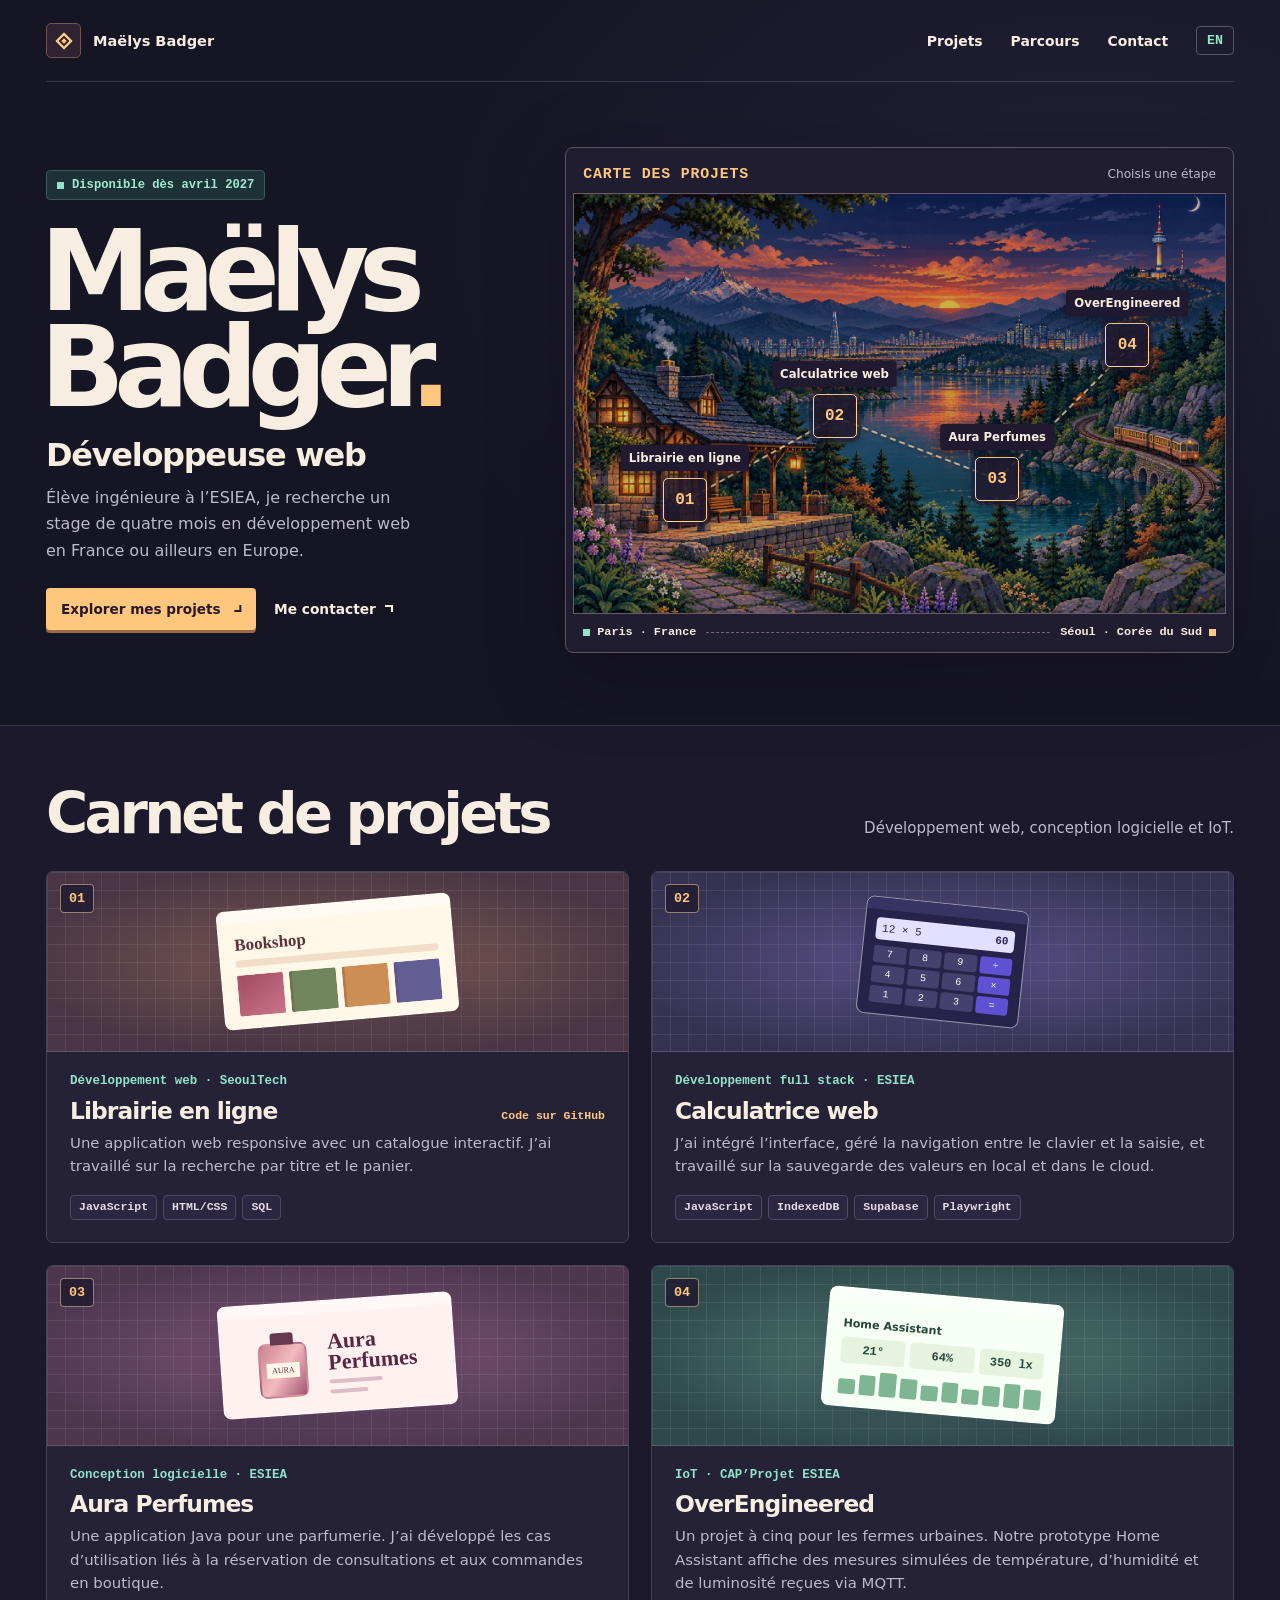
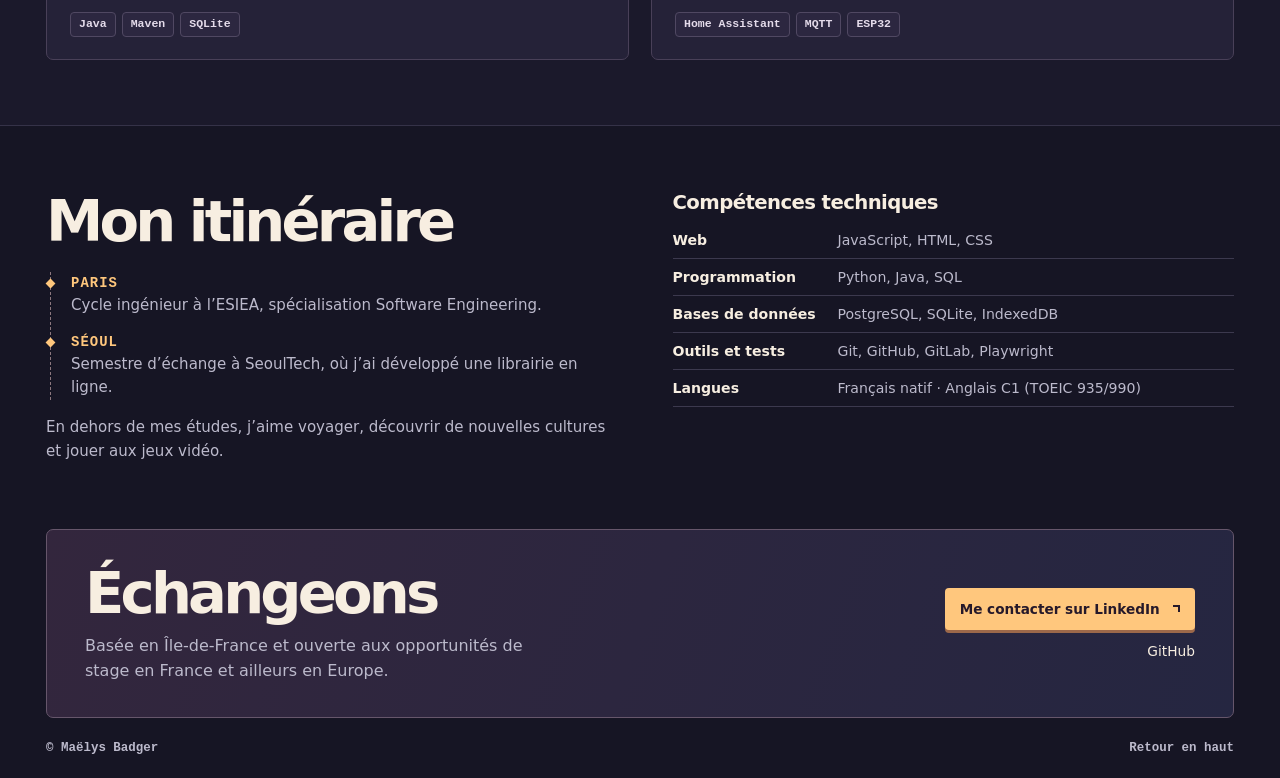
==== index.html @ 5a66acf7 "Publier le portfolio bilingue" ====
<!doctype html>
<html lang="fr">
<head>
<meta charset="utf-8">
<meta name="viewport" content="width=device-width, initial-scale=1">
<title>Maëlys Badger — Développeuse web</title>
<meta name="description" content="Portfolio de Maëlys Badger, élève ingénieure à l’ESIEA. Recherche de stage en développement web à partir d’avril 2027.">
<link rel="stylesheet" href="style.css">
<script src="projets.js" defer></script>
<script src="liens-projets.js" defer></script>
<script src="language.js" defer></script>
</head>
<body>
<a class="skip" href="#main" data-en="Skip to content">Aller au contenu</a>
<header class="top wrap">
  <a href="#" class="brand" aria-label="Maëlys Badger"><span class="mark" aria-hidden="true"><i></i></span> <span>Maëlys Badger</span></a>
  <nav aria-label="Navigation">
    <a href="#projets" data-en="Projects">Projets</a>
    <a href="#parcours" data-en="About">Parcours</a>
    <a href="#contact">Contact</a>
  </nav>
  <button class="language" type="button" aria-label="Switch to English">EN</button>
</header>
<main id="main">
  <section class="hero wrap" aria-labelledby="hero-title">
    <div class="intro">
      <div class="availability"><span aria-hidden="true"></span><span data-en="Available from April 2027">Disponible dès avril 2027</span></div>
      <h1 id="hero-title">Maëlys<br>Badger<span>.</span></h1>
      <p class="role" data-en="Web developer">Développeuse web</p>
      <p class="lede" data-en="I’m an engineering student at ESIEA, looking for a four-month web development internship in France or elsewhere in Europe.">Élève ingénieure à l’ESIEA, je recherche un stage de quatre mois en développement web en France ou ailleurs en Europe.</p>
      <div class="actions"><a href="#projets" class="button"><span data-en="Explore my projects">Explorer mes projets</span><span class="arrow arrow-down" aria-hidden="true"></span></a><a href="#contact" class="plain"><span data-en="Get in touch">Me contacter</span> <span class="arrow arrow-up" aria-hidden="true"></span></a></div>
    </div>
    <section class="atlas" aria-labelledby="map-title">
      <div class="atlas-header">
        <h2 id="map-title" data-en="Project map">Carte des projets</h2>
        <span data-en="Choose a stop">Choisis une étape</span>
      </div>
      <div class="map">
        <img src="atlas.webp" alt="" width="1536" height="1024" fetchpriority="high">
        <div class="route" aria-hidden="true"><i></i><i></i><i></i></div>
        <a class="pin pin-one" href="#librairie" data-project-pin="librairie"><span class="pin-number" aria-hidden="true">01</span><span class="pin-label" data-en="Online bookstore">Librairie en ligne</span></a>
        <a class="pin pin-two" href="#calculatrice" data-project-pin="calculatrice"><span class="pin-number" aria-hidden="true">02</span><span class="pin-label" data-en="Web calculator">Calculatrice web</span></a>
        <a class="pin pin-three" href="#aura" data-project-pin="aura"><span class="pin-number" aria-hidden="true">03</span><span class="pin-label">Aura Perfumes</span></a>
        <a class="pin pin-four" href="#overengineered" data-project-pin="overengineered"><span class="pin-number" aria-hidden="true">04</span><span class="pin-label">OverEngineered</span></a>
      </div>
      <div class="atlas-footer">
        <span><i aria-hidden="true"></i> Paris <span aria-hidden="true">·</span> <span data-en="France">France</span></span>
        <span class="atlas-path" aria-hidden="true"></span>
        <span><span data-en="Seoul">Séoul</span> <span aria-hidden="true">·</span> <span data-en="South Korea">Corée du Sud</span> <i aria-hidden="true"></i></span>
      </div>
    </section>
  </section>
  <section id="projets" class="projects">
    <div class="wrap">
      <div class="section-head"><h2 data-en="Project journal">Carnet de projets</h2><p data-en="Web development, software design and IoT.">Développement web, conception logicielle et IoT.</p></div>
      <div class="cards">
        <article class="card" id="librairie" tabindex="-1">
          <div class="project-art art-books" aria-hidden="true">
            <span class="stop-number">01</span>
            <div class="demo shop"><div class="demo-top"><i></i><i></i><i></i></div><div class="shop-area"><strong>Bookshop</strong><div class="search-line"></div><div class="books"><i></i><i></i><i></i><i></i></div></div></div>
          </div>
          <div class="card-text"><p class="context" data-en="Web development · SeoulTech">Développement web · SeoulTech</p><h3 data-en="Online bookstore">Librairie en ligne</h3><p data-en="A responsive web app with an interactive catalogue. I worked on the title search and shopping cart.">Une application web responsive avec un catalogue interactif. J’ai travaillé sur la recherche par titre et le panier.</p><ul class="tags"><li>JavaScript</li><li>HTML/CSS</li><li>SQL</li></ul></div>
        </article>
        <article class="card" id="calculatrice" tabindex="-1">
          <div class="project-art art-calc" aria-hidden="true">
            <span class="stop-number">02</span>
            <div class="demo calc"><div class="demo-top"><i></i><i></i><i></i></div><div class="calc-body"><div class="display">12 × 5 <b>60</b></div><div class="keys"><i>7</i><i>8</i><i>9</i><i>÷</i><i>4</i><i>5</i><i>6</i><i>×</i><i>1</i><i>2</i><i>3</i><i>=</i></div></div></div>
          </div>
          <div class="card-text"><p class="context" data-en="Full-stack development · ESIEA">Développement full stack · ESIEA</p><h3 data-en="Web calculator">Calculatrice web</h3><p data-en="I integrated the interface, built navigation between the keypad and input views, and worked on saving values locally and in the cloud.">J’ai intégré l’interface, géré la navigation entre le clavier et la saisie, et travaillé sur la sauvegarde des valeurs en local et dans le cloud.</p><ul class="tags"><li>JavaScript</li><li>IndexedDB</li><li>Supabase</li><li>Playwright</li></ul></div>
        </article>
        <article class="card" id="aura" tabindex="-1">
          <div class="project-art art-aura" aria-hidden="true">
            <span class="stop-number">03</span>
            <div class="demo aura"><div class="demo-top"><i></i><i></i><i></i></div><div class="aura-area"><div class="bottle"><i></i><b>AURA</b></div><div><strong>Aura<br>Perfumes</strong><span></span><span></span></div></div></div>
          </div>
          <div class="card-text"><p class="context" data-en="Software design · ESIEA">Conception logicielle · ESIEA</p><h3>Aura Perfumes</h3><p data-en="A Java application for a perfume shop. I implemented the fragrance consultation booking and in-store order use cases.">Une application Java pour une parfumerie. J’ai développé les cas d’utilisation liés à la réservation de consultations et aux commandes en boutique.</p><ul class="tags"><li>Java</li><li>Maven</li><li>SQLite</li></ul></div>
        </article>
        <article class="card" id="overengineered" tabindex="-1">
          <div class="project-art art-iot" aria-hidden="true">
            <span class="stop-number">04</span>
            <div class="demo sensor"><div class="demo-top"><i></i><i></i><i></i></div><div class="sensor-area"><strong>Home Assistant</strong><div class="gauges"><i>21°</i><i>64%</i><i>350 lx</i></div><div class="bars"><i></i><i></i><i></i><i></i><i></i><i></i><i></i><i></i><i></i><i></i></div></div></div>
          </div>
          <div class="card-text"><p class="context" data-en="IoT · ESIEA capstone">IoT · CAP’Projet ESIEA</p><h3>OverEngineered</h3><p data-en="A five-person team project for urban farms. Our Home Assistant prototype displays simulated temperature, humidity and light readings sent over MQTT.">Un projet à cinq pour les fermes urbaines. Notre prototype Home Assistant affiche des mesures simulées de température, d’humidité et de luminosité reçues via MQTT.</p><ul class="tags"><li>Home Assistant</li><li>MQTT</li><li>ESP32</li></ul></div>
        </article>
      </div>
    </div>
  </section>
  <section id="parcours" class="about wrap">
    <div>
      <h2 data-en="My journey">Mon itinéraire</h2>
      <ol class="journey">
        <li><span class="place">Paris</span><p data-en="Engineering studies at ESIEA, specialising in Software Engineering.">Cycle ingénieur à l’ESIEA, spécialisation Software Engineering.</p></li>
        <li><span class="place" data-en="Seoul">Séoul</span><p data-en="Exchange semester at SeoulTech, where I developed an online bookstore.">Semestre d’échange à SeoulTech, où j’ai développé une librairie en ligne.</p></li>
      </ol>
      <p class="interests" data-en="Outside my studies, I enjoy travelling, discovering new cultures and playing video games.">En dehors de mes études, j’aime voyager, découvrir de nouvelles cultures et jouer aux jeux vidéo.</p>
    </div>
    <div>
      <h3 data-en="Technical skills">Compétences techniques</h3>
      <dl class="skills">
        <div><dt>Web</dt><dd>JavaScript, HTML, CSS</dd></div>
        <div><dt data-en="Programming">Programmation</dt><dd>Python, Java, SQL</dd></div>
        <div><dt data-en="Databases">Bases de données</dt><dd>PostgreSQL, SQLite, IndexedDB</dd></div>
        <div><dt data-en="Tools and testing">Outils et tests</dt><dd>Git, GitHub, GitLab, Playwright</dd></div>
        <div><dt data-en="Languages">Langues</dt><dd data-en="Native French · English C1 (TOEIC 935/990)">Français natif · Anglais C1 (TOEIC 935/990)</dd></div>
      </dl>
    </div>
  </section>
  <section id="contact" class="contact wrap">
    <div class="contact-inner">
      <div><h2 data-en="Let’s talk">Échangeons</h2><p data-en="Based near Paris and open to internship opportunities in France and across Europe.">Basée en Île-de-France et ouverte aux opportunités de stage en France et ailleurs en Europe.</p></div>
      <div class="contact-actions"><a class="button" href="https://www.linkedin.com/in/maelysbadger"><span data-en="Contact me on LinkedIn">Me contacter sur LinkedIn</span> <span class="arrow arrow-up" aria-hidden="true"></span></a><div class="socials"><a href="https://github.com/mael-bdg">GitHub</a></div></div>
    </div>
  </section>
</main>
<footer class="footer wrap"><span>© Maëlys Badger</span><a href="#" data-en="Back to top">Retour en haut</a></footer>
</body>
</html>
---- style.css ----
:root {
  color-scheme:dark;
  --ink:#f7eee1;
  --muted:#bcbacc;
  --paper:#161524;
  --panel:#201e31;
  --line:#3c394e;
  --gold:#ffc77d;
  --mint:#91e4cc;
  --mono:"Courier New", monospace;
  font-family:Inter,"Segoe UI",system-ui,sans-serif;
  color:var(--ink);
  background:var(--paper);
}
*,*::before,*::after {box-sizing:border-box}
body {margin:0;background:radial-gradient(ellipse 720px 480px at 85% 10%,#222137 1%,transparent)}
a {color:inherit;text-decoration:none}
button {font:inherit}
h1,h2,h3,p {margin:0}
button:focus-visible,a:focus-visible {outline:2px solid var(--mint);outline-offset:4px}
.wrap {width:min(1190px,calc(100% - 92px));margin-inline:auto}
.skip {position:absolute;top:10px;left:10px;background:var(--panel);padding:12px;transform:translateY(-180%);z-index:4}
.skip:focus {transform:none}
.top {min-height:82px;display:flex;align-items:center;gap:28px;border-bottom:1px solid var(--line)}
.brand {display:flex;align-items:center;gap:12px;font-size:.91rem;font-weight:750;margin-right:auto}
.mark {width:35px;height:35px;display:grid;place-items:center;border:1px solid #6f554f;background:#2d2331;border-radius:5px}
.mark i {width:12px;height:12px;transform:rotate(45deg);border:2px solid var(--gold);box-shadow:inset 0 0 0 2px #2d2331;background:var(--gold)}
nav {display:flex;gap:28px;font-size:.87rem;font-weight:650}
nav a:hover,.plain:hover,.socials a:hover,.footer a:hover {color:var(--gold)}
.language {border:1px solid #59546c;border-radius:4px;background:transparent;padding:6px 10px;color:var(--mint);font:700 .83rem var(--mono);cursor:pointer}
.language:hover {background:#302d43}
.hero {display:grid;grid-template-columns:.81fr 1.19fr;gap:clamp(26px,5vw,72px);align-items:center;padding-block:65px 72px}
.availability {display:inline-flex;gap:8px;align-items:center;border:1px solid #375a57;background:#1d3236;border-radius:4px;color:#a0ead4;padding:7px 10px;font:700 .76rem var(--mono);margin-bottom:24px}
.availability span:first-child,.atlas-footer i {width:7px;height:7px;background:var(--mint);display:inline-block}
h1 {font-size:clamp(4.5rem,8.7vw,8rem);line-height:.86;letter-spacing:-.096em;font-weight:820;margin-left:-.055em}
h1 span {color:var(--gold)}
.role {font-size:clamp(1.4rem,2.5vw,2.05rem);letter-spacing:-.04em;font-weight:700;margin-top:20px}
.lede {color:var(--muted);font-size:1rem;line-height:1.65;max-width:385px;margin-top:11px}
.actions {display:flex;flex-wrap:wrap;align-items:center;gap:18px;margin-top:24px}
.button {display:inline-flex;align-items:center;gap:13px;justify-content:center;padding:13px 15px;border-radius:4px;background:var(--gold);color:#26192a;font-size:.85rem;font-weight:790;box-shadow:0 3px 0 #9c684a}
.button:hover {background:#ffdaa8}
.plain {font-weight:700;font-size:.86rem}
.arrow {display:inline-block;width:.54em;height:.54em;border-right:2px solid currentColor;border-top:2px solid currentColor}
.arrow-down {transform:rotate(90deg)}
.plain .arrow {margin-left:.35em;vertical-align:.12em}

.atlas {border:1px solid #5f5265;background:#211d30;padding:7px;border-radius:8px;box-shadow:0 22px 75px #0c0a1866}
.atlas-header,.atlas-footer {display:flex;align-items:center;justify-content:space-between;gap:10px;padding:11px 10px}
.atlas-header h2 {font:700 clamp(.76rem,1.3vw,.93rem) var(--mono);letter-spacing:.055em;text-transform:uppercase;color:var(--gold)}
.atlas-header > span {color:var(--muted);font-size:.76rem}
.map {position:relative;isolation:isolate;border:1px solid #6c5a68;background:radial-gradient(ellipse at 52% 55%,#84617a,#31455e 55%,#212039);aspect-ratio:1.55}
.map > img {position:absolute;inset:0;width:100%;height:100%;object-fit:cover;image-rendering:auto;filter:brightness(.79) saturate(1.07)}
.route {position:absolute;inset:0;pointer-events:none}
.route i {position:absolute;border-top:2px dashed #ffdea6b5;transform-origin:left center;left:var(--x);top:var(--y);width:var(--length);transform:rotate(var(--angle));filter:drop-shadow(0 1px 2px #160c20)}
.route i:nth-child(1) {--x:17%;--y:73%;--length:26.6%;--angle:-29deg}
.route i:nth-child(2) {--x:40%;--y:53%;--length:26.6%;--angle:21deg}
.route i:nth-child(3) {--x:65%;--y:68%;--length:29.2%;--angle:-45deg}
.pin {position:absolute;left:var(--x);top:var(--y);transform:translate(-50%,-50%);display:grid;place-items:center;width:44px;height:44px;border:1px solid #ffd29a;border-radius:5px;background:#20192ddf;color:var(--gold);box-shadow:0 0 0 4px #21182e76,0 4px 10px #191022aa;font:700 1rem var(--mono)}
.pin-one {--x:17%;--y:73%}
.pin-two {--x:40%;--y:53%}
.pin-three {--x:65%;--y:68%}
.pin-four {--x:85%;--y:36%}
.pin:hover,.pin:focus-visible {background:var(--gold);color:#26192a;z-index:2}
.pin-label {position:absolute;bottom:calc(100% + 8px);left:50%;transform:translateX(-50%);padding:6px 8px;border-radius:3px;background:#21192f;color:var(--ink);white-space:nowrap;font:700 .73rem/1.2 system-ui,sans-serif;box-shadow:0 2px 8px #160c20aa}
.pin:hover .pin-label,.pin:focus-visible .pin-label {color:var(--gold)}
.atlas-footer {font:700 .74rem var(--mono);color:var(--ink);padding-bottom:6px}
.atlas-footer > span:not(.atlas-path) {display:flex;gap:7px;align-items:center}
.atlas-footer > span:last-child i {background:var(--gold)}
.atlas-path {flex:1;border-top:1px dashed #71627e}

.projects {background:#1b192b;border-block:1px solid #353248;padding:57px 0 65px}
.section-head {display:flex;justify-content:space-between;align-items:baseline;gap:12px;margin-bottom:26px}
h2 {font-size:clamp(2.3rem,4.5vw,3.85rem);letter-spacing:-.066em;line-height:1.08}
.section-head p {color:var(--muted);line-height:1.6;font-size:.94rem}
.cards {display:grid;grid-template-columns:repeat(2,minmax(0,1fr));gap:22px}
.card {display:flex;flex-direction:column;overflow:hidden;background:#252238;border:1px solid #494058;border-radius:7px;scroll-margin-top:20px}
.card:target,.card:focus-visible {outline:2px solid var(--gold);outline-offset:3px}
.project-art {position:relative;min-height:180px;display:grid;place-items:center;overflow:hidden;padding:20px;border-bottom:1px solid #ffffff26;background-image:linear-gradient(90deg,#fcf4f214 1px,transparent 1px),linear-gradient(#fcf4f214 1px,transparent 1px),radial-gradient(ellipse at center,var(--highlight),var(--shade) 78%);background-size:18px 18px,18px 18px,100% 100%}
.art-books {--highlight:#815c55;--shade:#493543}
.art-calc {--highlight:#5d538e;--shade:#363352}
.art-aura {--highlight:#815779;--shade:#4e364f}
.art-iot {--highlight:#537c71;--shade:#2e494b}
.stop-number {position:absolute;top:12px;left:13px;border:1px solid #ddc2a099;background:#221c32d9;color:var(--gold);padding:6px 8px;border-radius:4px;font:700 .84rem var(--mono)}
.demo {width:235px;border:1px solid #ffffff85;box-shadow:0 13px 30px #22213f38;border-radius:8px;overflow:hidden;transform:rotate(-5deg)}
.demo-top {padding:6px 8px;background:#fff8;gap:3px}
.demo-top i {width:4px;height:4px;background:#49335a65}
.shop {background:#fff7e8;color:#5b3237}.shop-area,.sensor-area {padding:12px 15px}
.shop strong {font:700 17px Georgia,serif}
.search-line {width:100%;height:7px;border-radius:2px;background:#f2dec8;margin:5px 0 8px}
.books {display:flex;gap:6px}.books i {width:25%;height:41px;border-radius:2px;background:linear-gradient(145deg,#a14c61,#cc738b);border-left:3px solid #6034453b}
.books i:nth-child(2) {background:#71855d}.books i:nth-child(3) {background:#cc8e54}.books i:nth-child(4) {background:#625d94}
.calc {width:163px;background:#252349;color:white;transform:rotate(6deg)}
.calc .demo-top {background:#373463}.calc .demo-top i {background:#a6a0d1}
.calc-body {padding:8px 11px 11px}
.display {background:#e3e0ff;color:#292650;border-radius:4px;padding:5px 6px;font:11px monospace;display:flex;justify-content:space-between}
.keys {margin-top:6px;display:grid;grid-template-columns:repeat(4,1fr);gap:3px;text-align:center}.keys i {font:10px monospace;background:#45406e;border-radius:3px;padding:3px}.keys i:nth-child(4n) {background:#6051d2}
.aura {background:#fff1ef;color:#5b263f;transform:rotate(-4deg)}.aura-area {display:flex;justify-content:center;align-items:center;gap:21px;padding:17px}.aura-area strong {font:700 22px/.91 Georgia,serif}.aura-area span {display:block;background:#dcbcc5;border-radius:3px;width:53px;height:4px;margin-top:6px}.aura-area span:last-child {width:38px}
.bottle {display:grid;place-items:center;position:relative;margin-top:10px;width:49px;height:55px;border-radius:8px;background:linear-gradient(125deg,#c98291,#f4bbbd,#a25575);border:2px solid #a65d744d}.bottle i {position:absolute;bottom:100%;height:12px;width:23px;background:#66394e;border-radius:3px 3px 0 0}.bottle b {background:#fff8e9;padding:3px 5px;font:8px Georgia,serif}
.sensor {background:#f8fff4;color:#26483b;transform:rotate(5deg)}.sensor strong {font-size:.7rem}.gauges {display:flex;gap:5px;margin:6px 0}.gauges i {flex:1;background:#e5f3df;text-align:center;border-radius:4px;font:bold 12px monospace;padding:6px}.bars {height:25px;display:flex;gap:4px;align-items:end}.bars i {flex:1;height:60%;background:#7eb694;border-radius:2px}.bars i:nth-child(3n) {height:95%}.bars i:nth-child(even) {height:80%}
.card-text {padding:21px 23px 22px;display:flex;flex:1;flex-direction:column}
.context {font:700 .78rem/1.4 var(--mono);color:var(--mint);margin-bottom:6px}
.card h3 {font-size:1.46rem;letter-spacing:-.04em;margin-bottom:7px}
.card h3 + p {color:var(--muted);font-size:.93rem;line-height:1.58;margin-bottom:16px}
.tags {display:flex;flex-wrap:wrap;gap:6px;list-style:none;margin:auto 0 0;padding:0}
.tags li {border:1px solid #504862;background:#2c2740;color:#e4dbea;padding:4px 8px;border-radius:4px;font:700 .72rem/1.3 var(--mono)}
.about {display:grid;grid-template-columns:1fr 1fr;gap:65px;padding-block:65px}
.journey {list-style:none;padding:0 0 0 20px;border-left:1px dashed #8c777e;margin:19px 0 16px 4px}
.journey li {position:relative;margin-bottom:13px}
.journey li:last-child {margin-bottom:0}
.journey li::before {content:"";position:absolute;left:-24px;top:8px;width:7px;height:7px;background:var(--gold);transform:rotate(45deg)}
.place {font:700 .87rem var(--mono);color:var(--gold);text-transform:uppercase;letter-spacing:.075em}
.journey p,.interests {color:var(--muted);line-height:1.58;margin-top:3px;font-size:.94rem}
.about h3 {font-size:1.23rem;letter-spacing:-.03em}
.skills {margin:8px 0 0}
.skills div {display:grid;grid-template-columns:clamp(108px,14vw,155px) 1fr;gap:10px;padding:10px 0;border-bottom:1px solid var(--line);font-size:.88rem}
.skills dt {font-weight:700}
.skills dd {margin:0;color:var(--muted)}
.contact-inner {border:1px solid #66566b;border-radius:7px;background:linear-gradient(110deg,#33263d,#252641);padding:33px 38px;display:flex;align-items:center;justify-content:space-between;gap:19px}
.contact p {max-width:470px;margin-top:9px;line-height:1.55;color:var(--muted)}
.contact-actions {display:flex;align-items:flex-end;flex-direction:column;gap:13px}
.socials {display:flex;gap:14px;font-size:.86rem;white-space:nowrap}
.footer {display:flex;justify-content:space-between;gap:12px;color:var(--muted);padding-block:23px;font:700 .78rem var(--mono)}
@media(max-width:950px) {
  .wrap {width:calc(100% - 54px)}
  .hero {gap:27px;padding-block:50px}
  .atlas-footer {font-size:.67rem}
  .atlas-footer > span:not(.atlas-path) {gap:4px}
  .about {gap:35px}
}
@media(max-width:710px) {
  .wrap {width:calc(100% - 32px)}
  .top {min-height:64px;gap:14px}
  .hero {grid-template-columns:1fr;gap:28px;padding-block:38px 45px}
  h1 {font-size:clamp(4.4rem,15vw,6.4rem)}
  .atlas-header,.atlas-footer {padding-inline:7px}
  .section-head {display:block}
  .section-head p {margin-top:7px}
  .projects {padding-block:39px}
  .cards {gap:14px}
  .about {padding-block:42px}
}
@media(max-width:490px) {
  .brand > span:nth-child(2) {display:none}
  nav {gap:13px;font-size:.8rem}
  .mark {width:31px;height:31px}
  .pin {width:38px;height:39px}
  .pin-label {font-size:.65rem;padding:4px 5px}
  .pin-four .pin-label {left:auto;right:-8px;transform:none}
  .cards,.about {grid-template-columns:1fr}
  .about {gap:25px}
  .contact-inner {padding:22px;display:block}
  .contact-actions {align-items:flex-start;margin-top:17px}
}
@media(prefers-reduced-motion:no-preference) {html {scroll-behavior:smooth}}

/* Le titre fournit un seul lien par carte, et toute sa surface est cliquable. */
.card-linked {position:relative}
.repository-link {display:flex;justify-content:space-between;align-items:baseline;flex-wrap:wrap;gap:4px 10px}
.repository-link::after {content:"";position:absolute;inset:0}
.repository-link:focus-visible {outline:none}
.repository-hint {color:var(--gold);font:700 .72rem/1.4 var(--mono);letter-spacing:0}
.card-linked:hover,.card-linked:focus-within {border-color:var(--gold)}
.repository-link:hover > span:first-child,.repository-link:focus-visible > span:first-child {text-decoration:underline;text-underline-offset:4px}
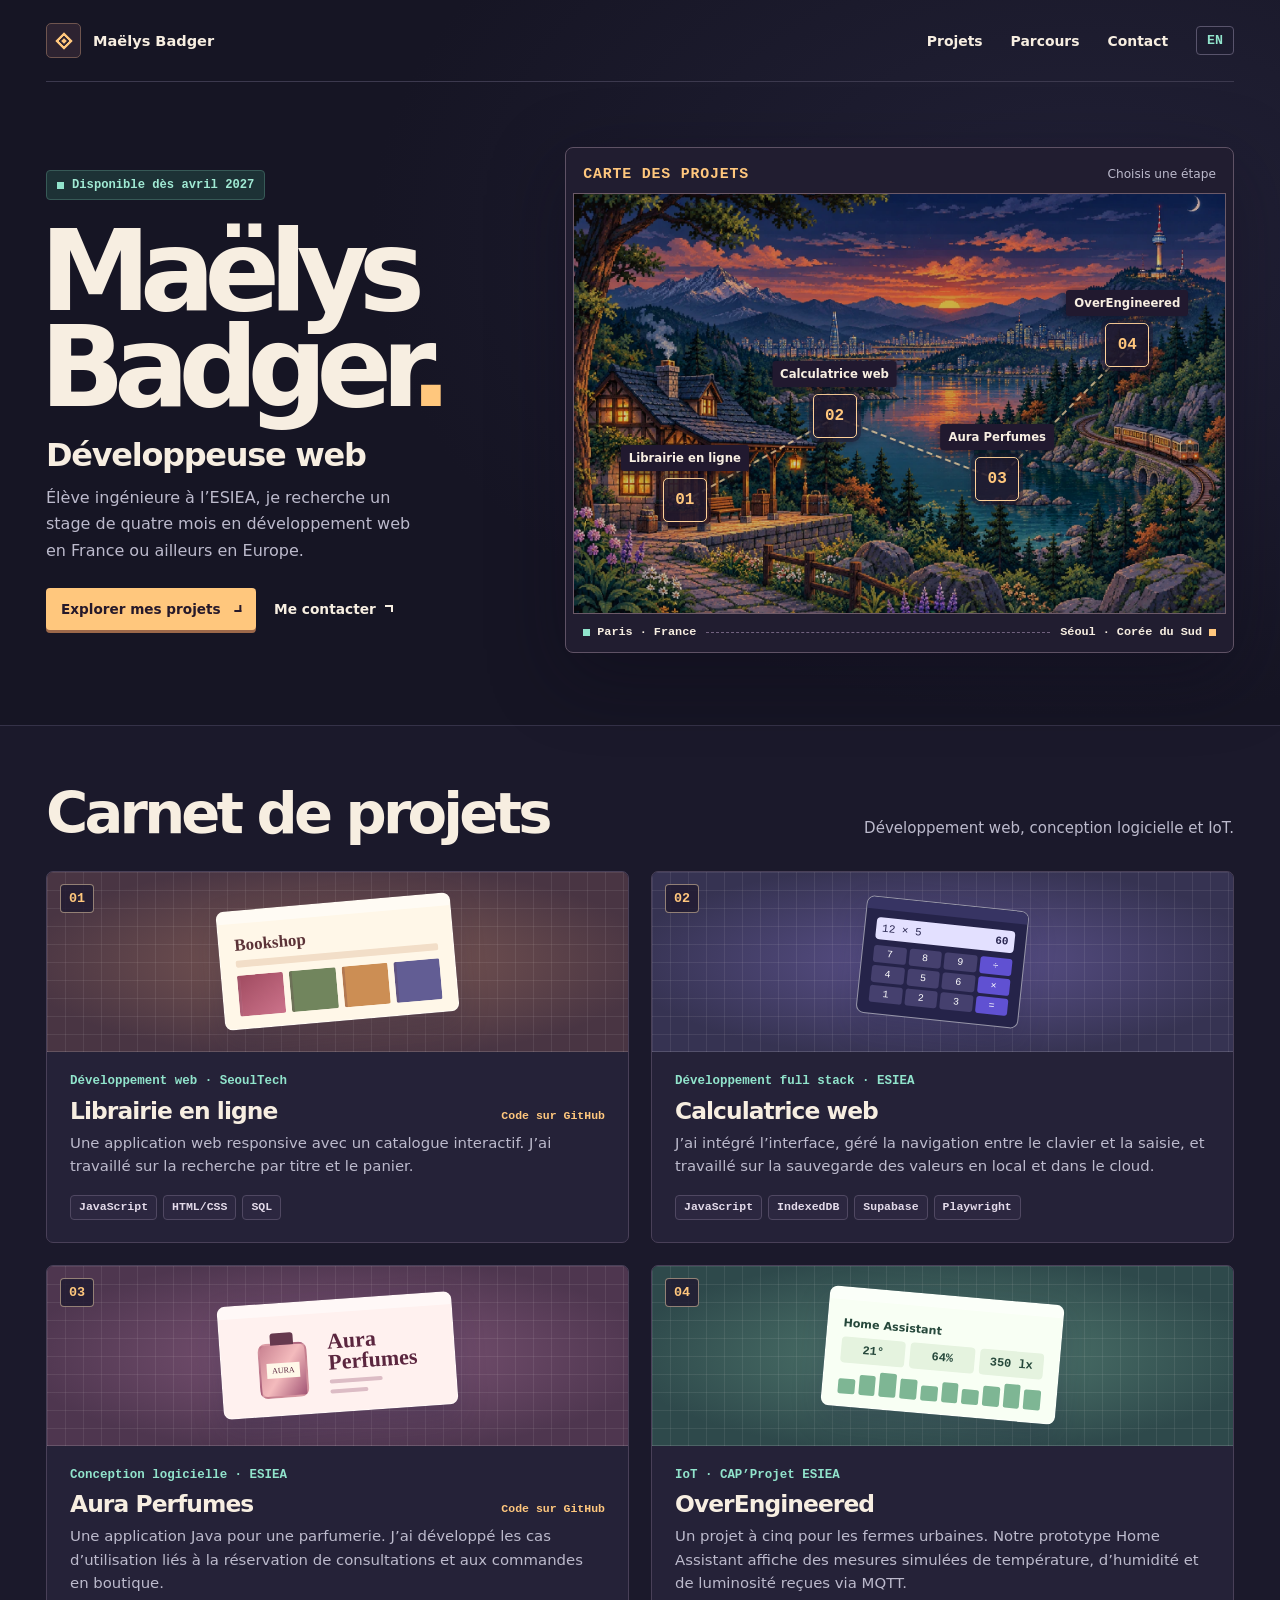
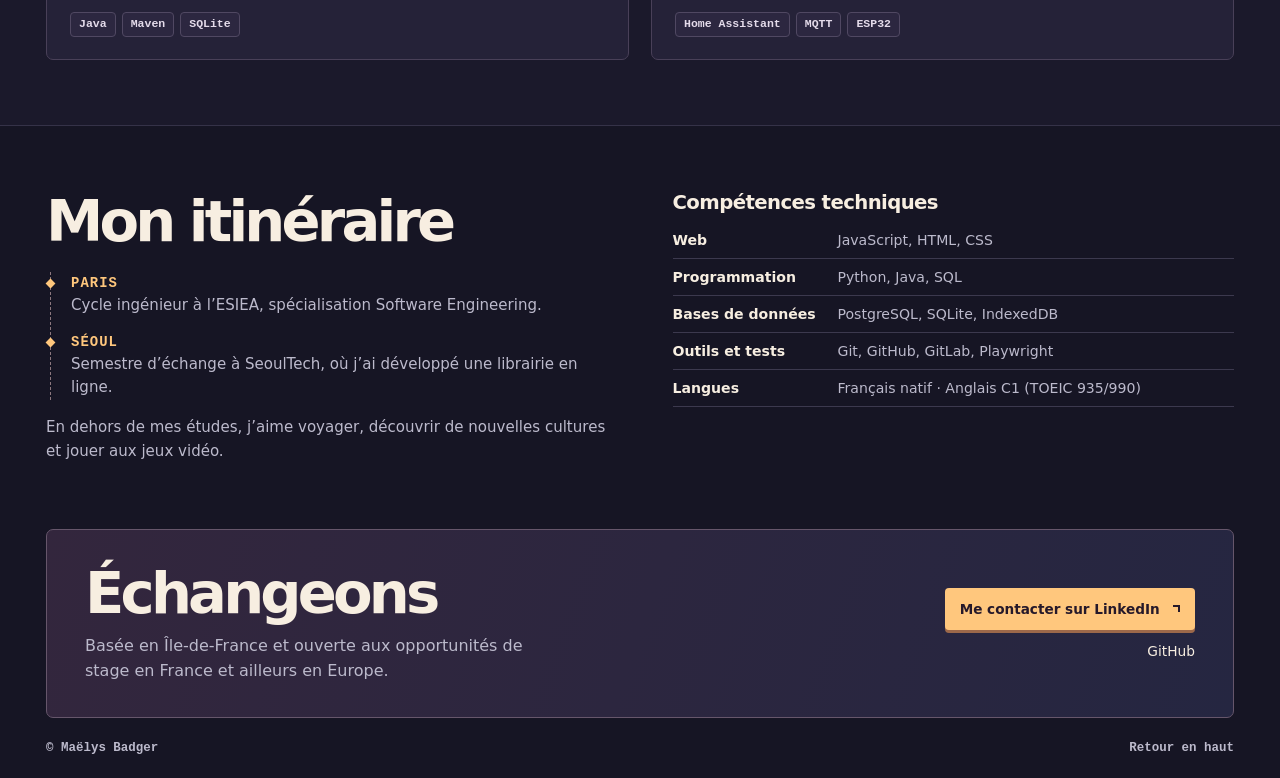
==== commit baaf4b17: "Arranger les fichiers" ====
--- a/index.html
+++ b/index.html
@@ -6,9 +6,9 @@
 <title>Maëlys Badger — Développeuse web</title>
 <meta name="description" content="Portfolio de Maëlys Badger, élève ingénieure à l’ESIEA. Recherche de stage en développement web à partir d’avril 2027.">
 <link rel="stylesheet" href="style.css">
-<script src="projets.js" defer></script>
-<script src="liens-projets.js" defer></script>
-<script src="language.js" defer></script>
+<script src="js/projets.js" defer></script>
+<script src="js/liens-projets.js" defer></script>
+<script src="js/language.js" defer></script>
 </head>
 <body>
 <a class="skip" href="#main" data-en="Skip to content">Aller au contenu</a>
@@ -36,7 +36,7 @@
         <span data-en="Choose a stop">Choisis une étape</span>
       </div>
       <div class="map">
-        <img src="atlas.webp" alt="" width="1536" height="1024" fetchpriority="high">
+        <img src="image/atlas.webp" alt="" width="1536" height="1024" fetchpriority="high">
         <div class="route" aria-hidden="true"><i></i><i></i><i></i></div>
         <a class="pin pin-one" href="#librairie" data-project-pin="librairie"><span class="pin-number" aria-hidden="true">01</span><span class="pin-label" data-en="Online bookstore">Librairie en ligne</span></a>
         <a class="pin pin-two" href="#calculatrice" data-project-pin="calculatrice"><span class="pin-number" aria-hidden="true">02</span><span class="pin-label" data-en="Web calculator">Calculatrice web</span></a>
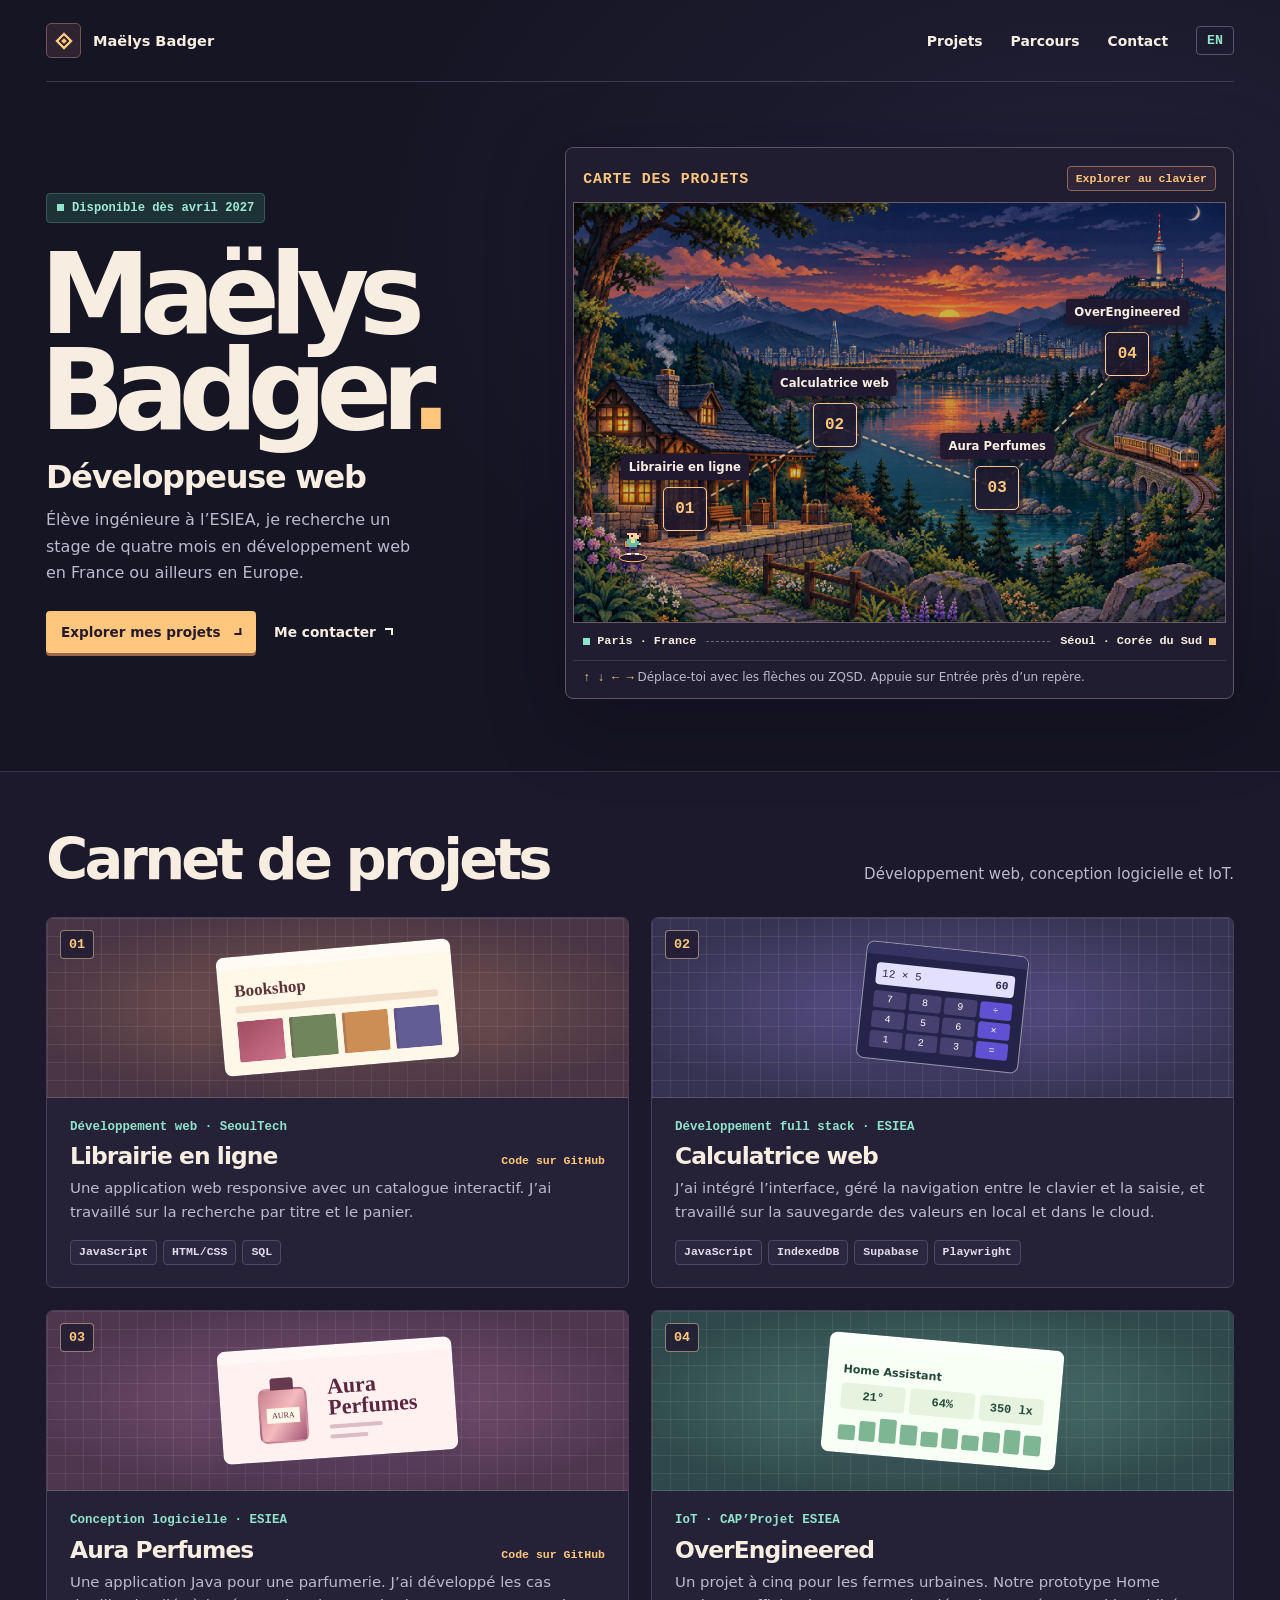
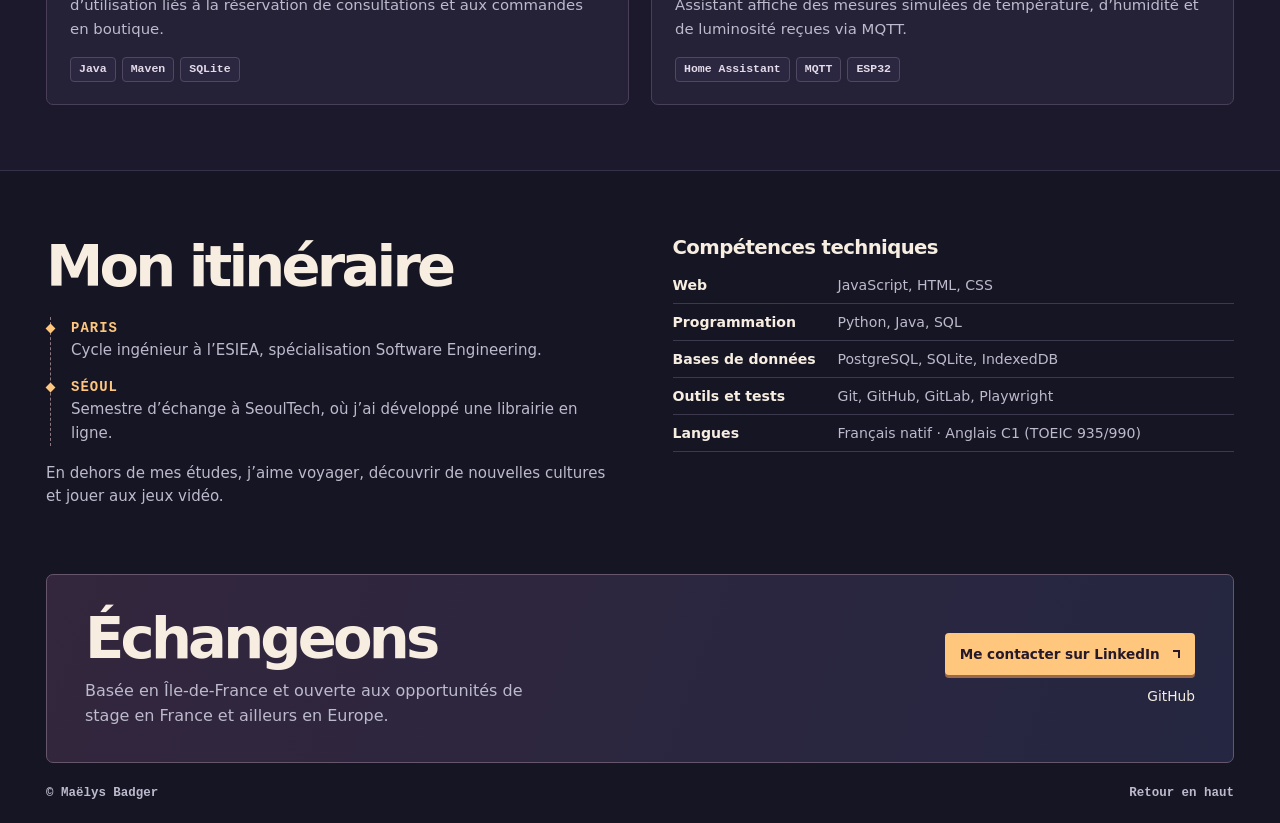
==== commit 161295b9: "Ajouter un personnage jouable à la carte Added styles for map interactions and project pins." ====
--- a/index.html
+++ b/index.html
@@ -9,6 +9,40 @@
 <script src="js/projets.js" defer></script>
 <script src="js/liens-projets.js" defer></script>
 <script src="js/language.js" defer></script>
+<style>
+.map:focus-visible {outline:2px solid var(--mint);outline-offset:3px}
+.atlas-header .map-start {
+  color:var(--gold);background:#312638;border:1px solid #8f6859;
+  border-radius:4px;padding:5px 8px;font:700 .72rem var(--mono);cursor:pointer;
+}
+.map-start:hover {background:#463244}
+.map-avatar {
+  position:absolute;z-index:3;left:var(--player-x,9%);top:var(--player-y,85%);
+  width:30px;height:35px;padding-bottom:2px;transform:translate(-50%,-85%);
+  display:grid;place-items:center;pointer-events:none;
+  filter:drop-shadow(0 2px 1px #160e1a);
+}
+.map-avatar[hidden],.map-start[hidden],.map-guide[hidden] {display:none}
+.map-avatar::before {
+  content:"";position:absolute;bottom:2px;width:28px;height:9px;
+  border-radius:50%;background:#251931;border:1px solid #ffc77d;
+}
+.map-avatar canvas {
+  position:relative;width:24px;height:28px;image-rendering:pixelated;
+  margin-bottom:6px;transform:scaleX(var(--facing,1));
+}
+.map .pin.is-near {
+  color:#252038;background:var(--mint);border-color:#effae6;
+  box-shadow:0 0 0 4px #201b34ae,0 0 14px #91e4cc;
+}
+.map .pin.is-near .pin-label {color:var(--mint)}
+.map-guide {
+  border-top:1px solid var(--line);margin-top:6px;padding:8px 10px 4px;
+  color:var(--muted);font-size:.75rem;line-height:1.45;
+}
+.map-guide kbd {font:700 .75rem var(--mono);color:var(--gold)}
+.map-status:not(:empty) {display:block;color:var(--mint);margin-top:3px;font-weight:650}
+</style>
 </head>
 <body>
 <a class="skip" href="#main" data-en="Skip to content">Aller au contenu</a>
@@ -33,20 +67,26 @@
     <section class="atlas" aria-labelledby="map-title">
       <div class="atlas-header">
         <h2 id="map-title" data-en="Project map">Carte des projets</h2>
-        <span data-en="Choose a stop">Choisis une étape</span>
-      </div>
-      <div class="map">
+        <button class="map-start" type="button" data-en="Explore with the keyboard" hidden>Explorer au clavier</button>
+      </div>
+      <div class="map" id="project-map" role="group" aria-labelledby="map-title" aria-describedby="map-guide">
         <img src="image/atlas.webp" alt="" width="1536" height="1024" fetchpriority="high">
         <div class="route" aria-hidden="true"><i></i><i></i><i></i></div>
         <a class="pin pin-one" href="#librairie" data-project-pin="librairie"><span class="pin-number" aria-hidden="true">01</span><span class="pin-label" data-en="Online bookstore">Librairie en ligne</span></a>
         <a class="pin pin-two" href="#calculatrice" data-project-pin="calculatrice"><span class="pin-number" aria-hidden="true">02</span><span class="pin-label" data-en="Web calculator">Calculatrice web</span></a>
         <a class="pin pin-three" href="#aura" data-project-pin="aura"><span class="pin-number" aria-hidden="true">03</span><span class="pin-label">Aura Perfumes</span></a>
         <a class="pin pin-four" href="#overengineered" data-project-pin="overengineered"><span class="pin-number" aria-hidden="true">04</span><span class="pin-label">OverEngineered</span></a>
+        <span class="map-avatar" aria-hidden="true" hidden><canvas width="12" height="14"></canvas></span>
       </div>
       <div class="atlas-footer">
         <span><i aria-hidden="true"></i> Paris <span aria-hidden="true">·</span> <span data-en="France">France</span></span>
         <span class="atlas-path" aria-hidden="true"></span>
         <span><span data-en="Seoul">Séoul</span> <span aria-hidden="true">·</span> <span data-en="South Korea">Corée du Sud</span> <i aria-hidden="true"></i></span>
+      </div>
+      <div class="map-guide" id="map-guide" hidden>
+        <kbd aria-hidden="true">↑ ↓ ← →</kbd>
+        <span data-en="Use the arrow keys or WASD to move. Press Enter near a marker.">Déplace-toi avec les flèches ou ZQSD. Appuie sur Entrée près d’un repère.</span>
+        <span class="map-status" role="status"></span>
       </div>
     </section>
   </section>
@@ -113,5 +153,154 @@
   </section>
 </main>
 <footer class="footer wrap"><span>© Maëlys Badger</span><a href="#" data-en="Back to top">Retour en haut</a></footer>
+<script>
+{
+  const map = document.querySelector('#project-map');
+  const start = document.querySelector('.map-start');
+  const guide = document.querySelector('#map-guide');
+  const status = document.querySelector('.map-status');
+  const avatar = map.querySelector('.map-avatar');
+  const canvas = avatar.querySelector('canvas');
+  const pins = [...map.querySelectorAll('[data-project-pin]')];
+  const frame = [
+    '....HHHH....',
+    '...HHHHHH...',
+    '...SSSSSEA..',
+    '....SESSSA..',
+    '....SSSSS...',
+    '...JJQQJ....',
+    '..BJJQQJJ...',
+    '..BJJJJJJS..',
+    '..BBJJJJ....',
+    '....TTTT....',
+    '....T..T....',
+    '....T..T....',
+    '...WW..WW...',
+    '............',
+  ];
+  const colors = {H:'#3b2140',S:'#ffd0a0',E:'#3b2140',A:'#b96c56',J:'#60bea9',Q:'#ffe184',B:'#d58b53',T:'#4b3a72',W:'#fff2db'};
+  const context = canvas.getContext('2d');
+  frame.forEach((row, y) => [...row].forEach((pixel, x) => {
+    if (pixel === '.') return;
+    context.fillStyle = colors[pixel];
+    context.fillRect(x, y, 1, 1);
+  }));
+
+  const bindings = new Map([
+    ['ArrowLeft',[-1,0]],['q',[-1,0]],['a',[-1,0]],
+    ['ArrowRight',[1,0]],['d',[1,0]],
+    ['ArrowUp',[0,-1]],['z',[0,-1]],['w',[0,-1]],
+    ['ArrowDown',[0,1]],['s',[0,1]],
+  ]);
+  const held = new Map();
+  const position = {x:0.09,y:0.85};
+  let near = null;
+  let previous = 0;
+  let animationId = 0;
+
+  function updateStatus() {
+    if (!near) {
+      status.textContent = '';
+      return;
+    }
+    const name = near.querySelector('.pin-label').textContent;
+    status.textContent = document.documentElement.lang === 'en'
+      ? `Next stop: ${name} · Press Enter to open`
+      : `Étape : ${name} · Appuie sur Entrée pour ouvrir`;
+  }
+
+  function render() {
+    const bounds = map.getBoundingClientRect();
+    const x = position.x * map.clientWidth;
+    const y = position.y * map.clientHeight;
+    avatar.style.setProperty('--player-x', `${position.x * 100}%`);
+    avatar.style.setProperty('--player-y', `${position.y * 100}%`);
+    let closest = null;
+    let distance = 34;
+    for (const pin of pins) {
+      const marker = pin.getBoundingClientRect();
+      const dx = marker.left + marker.width / 2 - bounds.left - map.clientLeft - x;
+      const dy = marker.top + marker.height / 2 - bounds.top - map.clientTop - y;
+      const candidate = Math.hypot(dx, dy);
+      if (candidate >= distance) continue;
+      distance = candidate;
+      closest = pin;
+    }
+    if (closest === near) return;
+    near?.classList.remove('is-near');
+    near = closest;
+    near?.classList.add('is-near');
+    updateStatus();
+  }
+
+  function move(dx, dy, pixels) {
+    const length = Math.hypot(dx, dy);
+    if (!length) return;
+    const width = map.clientWidth;
+    const height = map.clientHeight;
+    position.x = Math.max(16 / width, Math.min(1 - 16 / width, position.x + dx * pixels / (length * width)));
+    position.y = Math.max(30 / height, Math.min(1 - 8 / height, position.y + dy * pixels / (length * height)));
+    if (dx) avatar.style.setProperty('--facing', dx > 0 ? '1' : '-1');
+    render();
+  }
+
+  function tick(time) {
+    let dx = 0;
+    let dy = 0;
+    for (const [x,y] of held.values()) {
+      dx += x;
+      dy += y;
+    }
+    move(Math.sign(dx), Math.sign(dy), Math.min(time - previous, 36) * 0.17);
+    previous = time;
+    animationId = requestAnimationFrame(tick);
+  }
+
+  function stop() {
+    held.clear();
+    cancelAnimationFrame(animationId);
+    animationId = 0;
+  }
+
+  avatar.hidden = false;
+  start.hidden = false;
+  guide.hidden = false;
+  map.tabIndex = 0;
+  start.addEventListener('click', () => map.focus());
+  map.addEventListener('focus', render);
+  map.addEventListener('blur', stop);
+  map.addEventListener('keydown', (event) => {
+    if (event.target !== map || event.ctrlKey || event.altKey || event.metaKey) return;
+    if (event.key === 'Escape') {
+      start.focus();
+      return;
+    }
+    if (event.key === 'Enter' && near) {
+      event.preventDefault();
+      if (!event.repeat) near.click();
+      return;
+    }
+    const key = event.key.length === 1 ? event.key.toLowerCase() : event.key;
+    const direction = bindings.get(key);
+    if (!direction) return;
+    event.preventDefault();
+    if (held.has(key)) return;
+    held.set(key, direction);
+    move(...direction, 7);
+    if (!animationId) {
+      previous = performance.now();
+      animationId = requestAnimationFrame(tick);
+    }
+  });
+  map.addEventListener('keyup', (event) => {
+    const key = event.key.length === 1 ? event.key.toLowerCase() : event.key;
+    held.delete(key);
+    if (!held.size) stop();
+  });
+  window.addEventListener('blur', stop);
+  new ResizeObserver(render).observe(map);
+  new MutationObserver(updateStatus).observe(document.documentElement, {attributes:true, attributeFilter:['lang']});
+}
+</script>
 </body>
 </html>
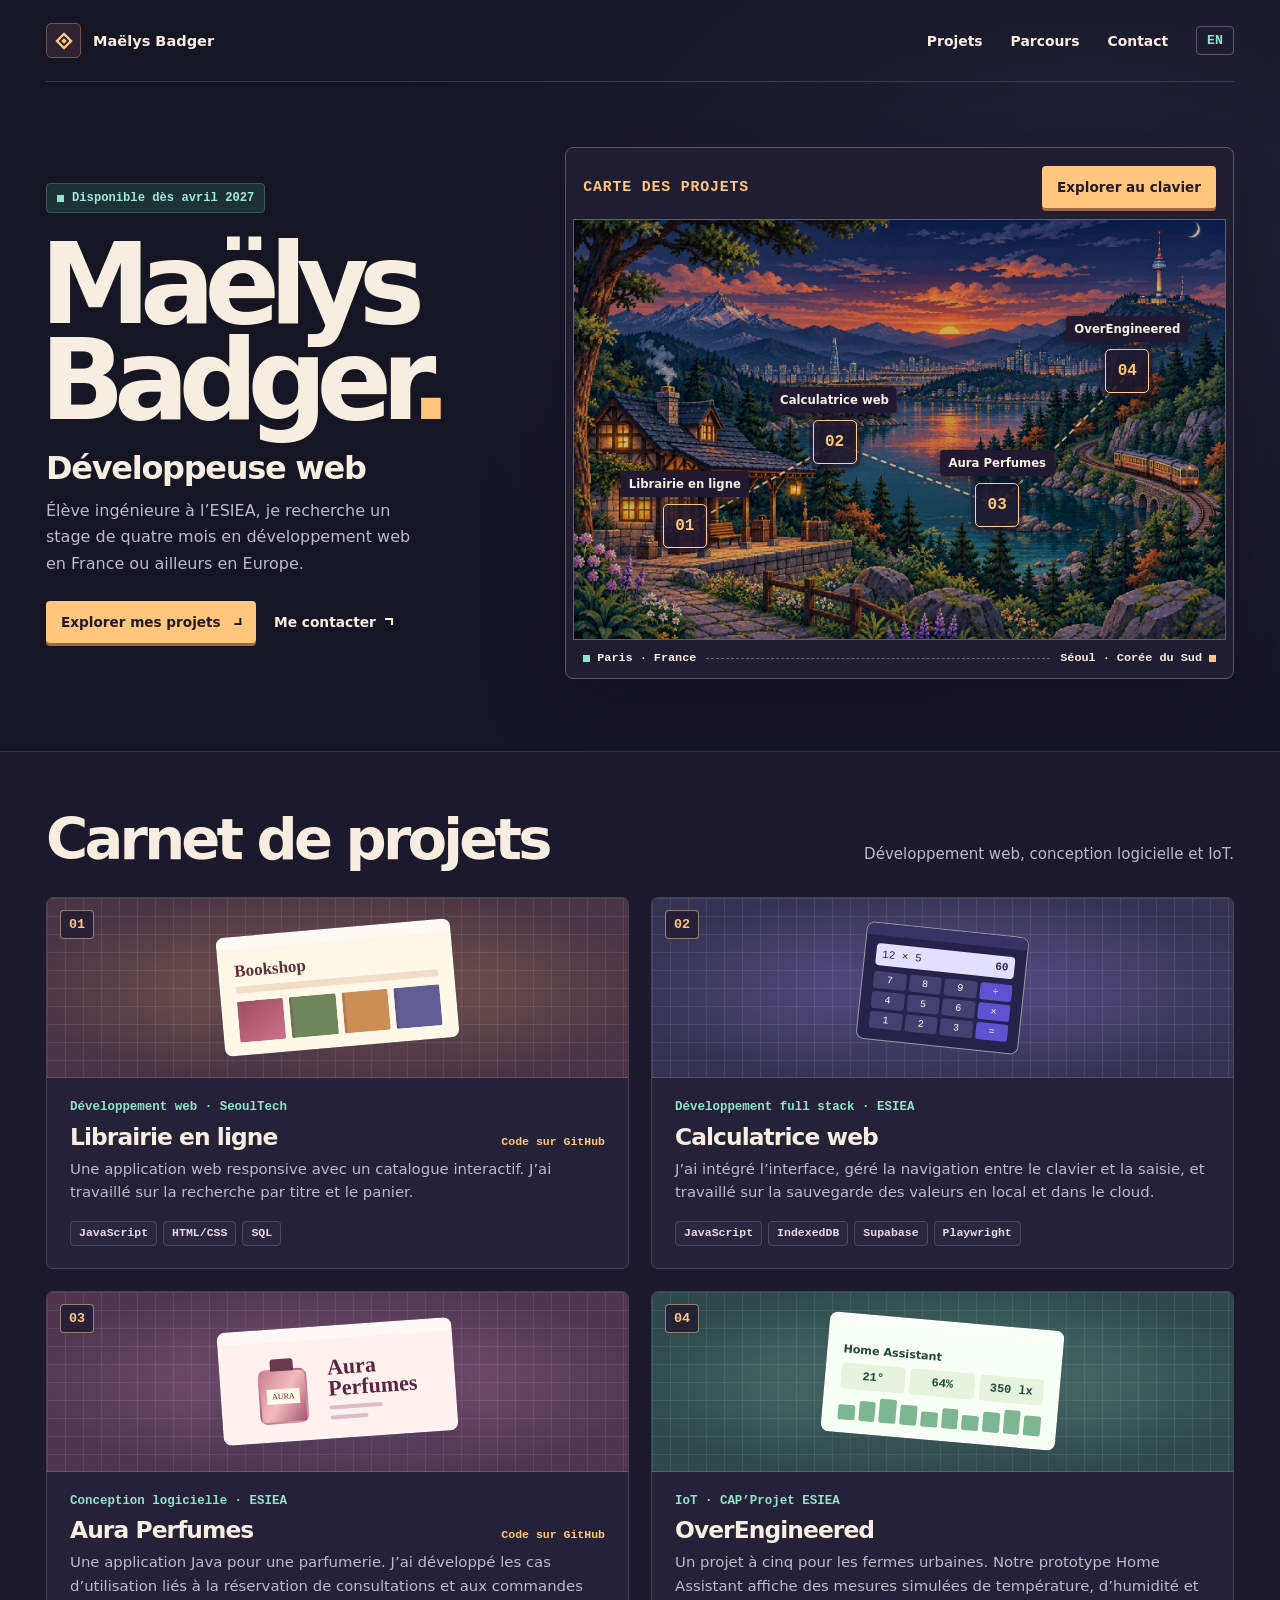
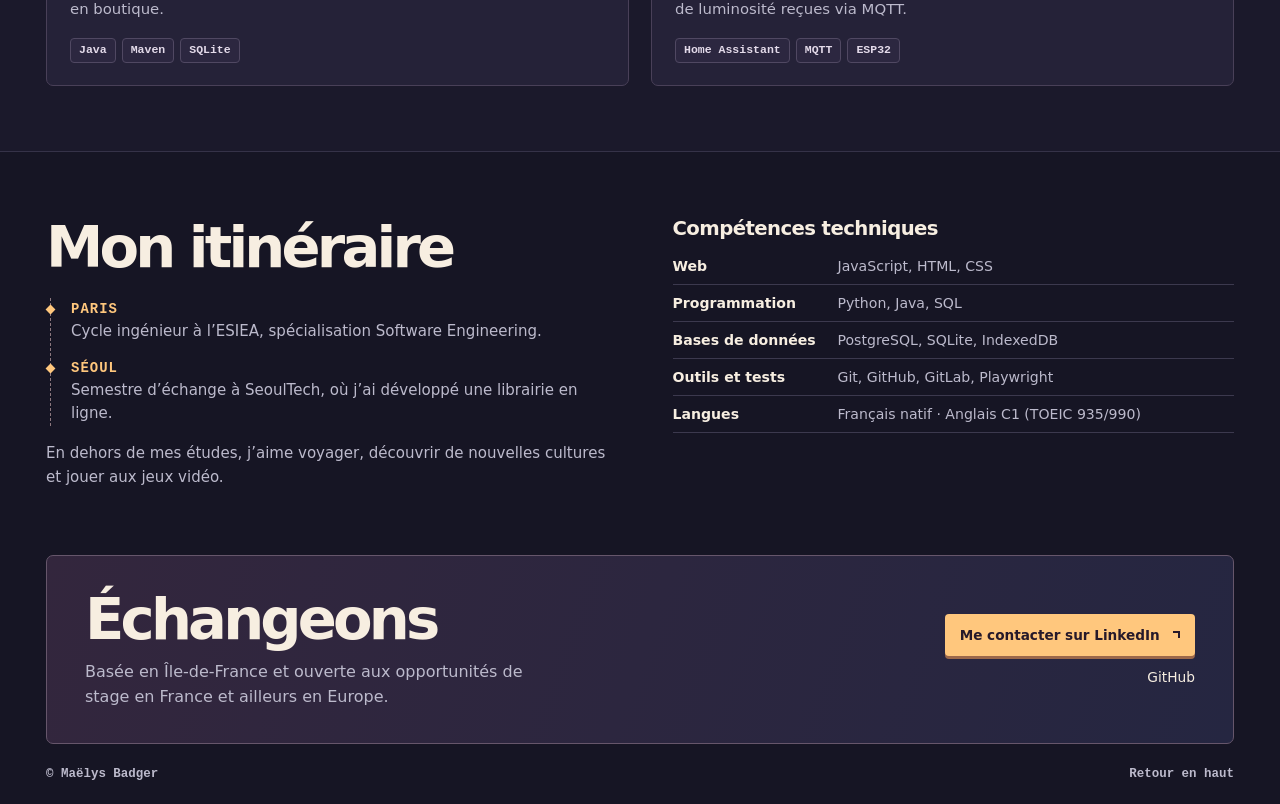
==== commit 28f6bf6f: "Ouvrir la carte dans une page dédiée et ajouter trois secrets" ====
--- a/index.html
+++ b/index.html
@@ -9,40 +9,6 @@
 <script src="js/projets.js" defer></script>
 <script src="js/liens-projets.js" defer></script>
 <script src="js/language.js" defer></script>
-<style>
-.map:focus-visible {outline:2px solid var(--mint);outline-offset:3px}
-.atlas-header .map-start {
-  color:var(--gold);background:#312638;border:1px solid #8f6859;
-  border-radius:4px;padding:5px 8px;font:700 .72rem var(--mono);cursor:pointer;
-}
-.map-start:hover {background:#463244}
-.map-avatar {
-  position:absolute;z-index:3;left:var(--player-x,9%);top:var(--player-y,85%);
-  width:30px;height:35px;padding-bottom:2px;transform:translate(-50%,-85%);
-  display:grid;place-items:center;pointer-events:none;
-  filter:drop-shadow(0 2px 1px #160e1a);
-}
-.map-avatar[hidden],.map-start[hidden],.map-guide[hidden] {display:none}
-.map-avatar::before {
-  content:"";position:absolute;bottom:2px;width:28px;height:9px;
-  border-radius:50%;background:#251931;border:1px solid #ffc77d;
-}
-.map-avatar canvas {
-  position:relative;width:24px;height:28px;image-rendering:pixelated;
-  margin-bottom:6px;transform:scaleX(var(--facing,1));
-}
-.map .pin.is-near {
-  color:#252038;background:var(--mint);border-color:#effae6;
-  box-shadow:0 0 0 4px #201b34ae,0 0 14px #91e4cc;
-}
-.map .pin.is-near .pin-label {color:var(--mint)}
-.map-guide {
-  border-top:1px solid var(--line);margin-top:6px;padding:8px 10px 4px;
-  color:var(--muted);font-size:.75rem;line-height:1.45;
-}
-.map-guide kbd {font:700 .75rem var(--mono);color:var(--gold)}
-.map-status:not(:empty) {display:block;color:var(--mint);margin-top:3px;font-weight:650}
-</style>
 </head>
 <body>
 <a class="skip" href="#main" data-en="Skip to content">Aller au contenu</a>
@@ -67,26 +33,20 @@
     <section class="atlas" aria-labelledby="map-title">
       <div class="atlas-header">
         <h2 id="map-title" data-en="Project map">Carte des projets</h2>
-        <button class="map-start" type="button" data-en="Explore with the keyboard" hidden>Explorer au clavier</button>
+        <a class="button map-start" href="explorer.html" data-en="Explore with the keyboard">Explorer au clavier</a>
       </div>
-      <div class="map" id="project-map" role="group" aria-labelledby="map-title" aria-describedby="map-guide">
+      <div class="map" id="project-map" role="group" aria-labelledby="map-title">
         <img src="image/atlas.webp" alt="" width="1536" height="1024" fetchpriority="high">
         <div class="route" aria-hidden="true"><i></i><i></i><i></i></div>
         <a class="pin pin-one" href="#librairie" data-project-pin="librairie"><span class="pin-number" aria-hidden="true">01</span><span class="pin-label" data-en="Online bookstore">Librairie en ligne</span></a>
         <a class="pin pin-two" href="#calculatrice" data-project-pin="calculatrice"><span class="pin-number" aria-hidden="true">02</span><span class="pin-label" data-en="Web calculator">Calculatrice web</span></a>
         <a class="pin pin-three" href="#aura" data-project-pin="aura"><span class="pin-number" aria-hidden="true">03</span><span class="pin-label">Aura Perfumes</span></a>
         <a class="pin pin-four" href="#overengineered" data-project-pin="overengineered"><span class="pin-number" aria-hidden="true">04</span><span class="pin-label">OverEngineered</span></a>
-        <span class="map-avatar" aria-hidden="true" hidden><canvas width="12" height="14"></canvas></span>
       </div>
       <div class="atlas-footer">
         <span><i aria-hidden="true"></i> Paris <span aria-hidden="true">·</span> <span data-en="France">France</span></span>
         <span class="atlas-path" aria-hidden="true"></span>
         <span><span data-en="Seoul">Séoul</span> <span aria-hidden="true">·</span> <span data-en="South Korea">Corée du Sud</span> <i aria-hidden="true"></i></span>
-      </div>
-      <div class="map-guide" id="map-guide" hidden>
-        <kbd aria-hidden="true">↑ ↓ ← →</kbd>
-        <span data-en="Use the arrow keys or WASD to move. Press Enter near a marker.">Déplace-toi avec les flèches ou ZQSD. Appuie sur Entrée près d’un repère.</span>
-        <span class="map-status" role="status"></span>
       </div>
     </section>
   </section>
@@ -154,153 +114,11 @@
 </main>
 <footer class="footer wrap"><span>© Maëlys Badger</span><a href="#" data-en="Back to top">Retour en haut</a></footer>
 <script>
-{
-  const map = document.querySelector('#project-map');
-  const start = document.querySelector('.map-start');
-  const guide = document.querySelector('#map-guide');
-  const status = document.querySelector('.map-status');
-  const avatar = map.querySelector('.map-avatar');
-  const canvas = avatar.querySelector('canvas');
-  const pins = [...map.querySelectorAll('[data-project-pin]')];
-  const frame = [
-    '....HHHH....',
-    '...HHHHHH...',
-    '...SSSSSEA..',
-    '....SESSSA..',
-    '....SSSSS...',
-    '...JJQQJ....',
-    '..BJJQQJJ...',
-    '..BJJJJJJS..',
-    '..BBJJJJ....',
-    '....TTTT....',
-    '....T..T....',
-    '....T..T....',
-    '...WW..WW...',
-    '............',
-  ];
-  const colors = {H:'#3b2140',S:'#ffd0a0',E:'#3b2140',A:'#b96c56',J:'#60bea9',Q:'#ffe184',B:'#d58b53',T:'#4b3a72',W:'#fff2db'};
-  const context = canvas.getContext('2d');
-  frame.forEach((row, y) => [...row].forEach((pixel, x) => {
-    if (pixel === '.') return;
-    context.fillStyle = colors[pixel];
-    context.fillRect(x, y, 1, 1);
-  }));
-
-  const bindings = new Map([
-    ['ArrowLeft',[-1,0]],['q',[-1,0]],['a',[-1,0]],
-    ['ArrowRight',[1,0]],['d',[1,0]],
-    ['ArrowUp',[0,-1]],['z',[0,-1]],['w',[0,-1]],
-    ['ArrowDown',[0,1]],['s',[0,1]],
-  ]);
-  const held = new Map();
-  const position = {x:0.09,y:0.85};
-  let near = null;
-  let previous = 0;
-  let animationId = 0;
-
-  function updateStatus() {
-    if (!near) {
-      status.textContent = '';
-      return;
-    }
-    const name = near.querySelector('.pin-label').textContent;
-    status.textContent = document.documentElement.lang === 'en'
-      ? `Next stop: ${name} · Press Enter to open`
-      : `Étape : ${name} · Appuie sur Entrée pour ouvrir`;
-  }
-
-  function render() {
-    const bounds = map.getBoundingClientRect();
-    const x = position.x * map.clientWidth;
-    const y = position.y * map.clientHeight;
-    avatar.style.setProperty('--player-x', `${position.x * 100}%`);
-    avatar.style.setProperty('--player-y', `${position.y * 100}%`);
-    let closest = null;
-    let distance = 34;
-    for (const pin of pins) {
-      const marker = pin.getBoundingClientRect();
-      const dx = marker.left + marker.width / 2 - bounds.left - map.clientLeft - x;
-      const dy = marker.top + marker.height / 2 - bounds.top - map.clientTop - y;
-      const candidate = Math.hypot(dx, dy);
-      if (candidate >= distance) continue;
-      distance = candidate;
-      closest = pin;
-    }
-    if (closest === near) return;
-    near?.classList.remove('is-near');
-    near = closest;
-    near?.classList.add('is-near');
-    updateStatus();
-  }
-
-  function move(dx, dy, pixels) {
-    const length = Math.hypot(dx, dy);
-    if (!length) return;
-    const width = map.clientWidth;
-    const height = map.clientHeight;
-    position.x = Math.max(16 / width, Math.min(1 - 16 / width, position.x + dx * pixels / (length * width)));
-    position.y = Math.max(30 / height, Math.min(1 - 8 / height, position.y + dy * pixels / (length * height)));
-    if (dx) avatar.style.setProperty('--facing', dx > 0 ? '1' : '-1');
-    render();
-  }
-
-  function tick(time) {
-    let dx = 0;
-    let dy = 0;
-    for (const [x,y] of held.values()) {
-      dx += x;
-      dy += y;
-    }
-    move(Math.sign(dx), Math.sign(dy), Math.min(time - previous, 36) * 0.17);
-    previous = time;
-    animationId = requestAnimationFrame(tick);
-  }
-
-  function stop() {
-    held.clear();
-    cancelAnimationFrame(animationId);
-    animationId = 0;
-  }
-
-  avatar.hidden = false;
-  start.hidden = false;
-  guide.hidden = false;
-  map.tabIndex = 0;
-  start.addEventListener('click', () => map.focus());
-  map.addEventListener('focus', render);
-  map.addEventListener('blur', stop);
-  map.addEventListener('keydown', (event) => {
-    if (event.target !== map || event.ctrlKey || event.altKey || event.metaKey) return;
-    if (event.key === 'Escape') {
-      start.focus();
-      return;
-    }
-    if (event.key === 'Enter' && near) {
-      event.preventDefault();
-      if (!event.repeat) near.click();
-      return;
-    }
-    const key = event.key.length === 1 ? event.key.toLowerCase() : event.key;
-    const direction = bindings.get(key);
-    if (!direction) return;
-    event.preventDefault();
-    if (held.has(key)) return;
-    held.set(key, direction);
-    move(...direction, 7);
-    if (!animationId) {
-      previous = performance.now();
-      animationId = requestAnimationFrame(tick);
-    }
-  });
-  map.addEventListener('keyup', (event) => {
-    const key = event.key.length === 1 ? event.key.toLowerCase() : event.key;
-    held.delete(key);
-    if (!held.size) stop();
-  });
-  window.addEventListener('blur', stop);
-  new ResizeObserver(render).observe(map);
-  new MutationObserver(updateStatus).observe(document.documentElement, {attributes:true, attributeFilter:['lang']});
-}
+  new MutationObserver(() => {
+    document.querySelector('.map-start').href = document.documentElement.lang === 'en'
+      ? 'explorer.html?lang=en'
+      : 'explorer.html';
+  }).observe(document.documentElement, {attributes:true, attributeFilter:['lang']});
 </script>
 </body>
 </html>
